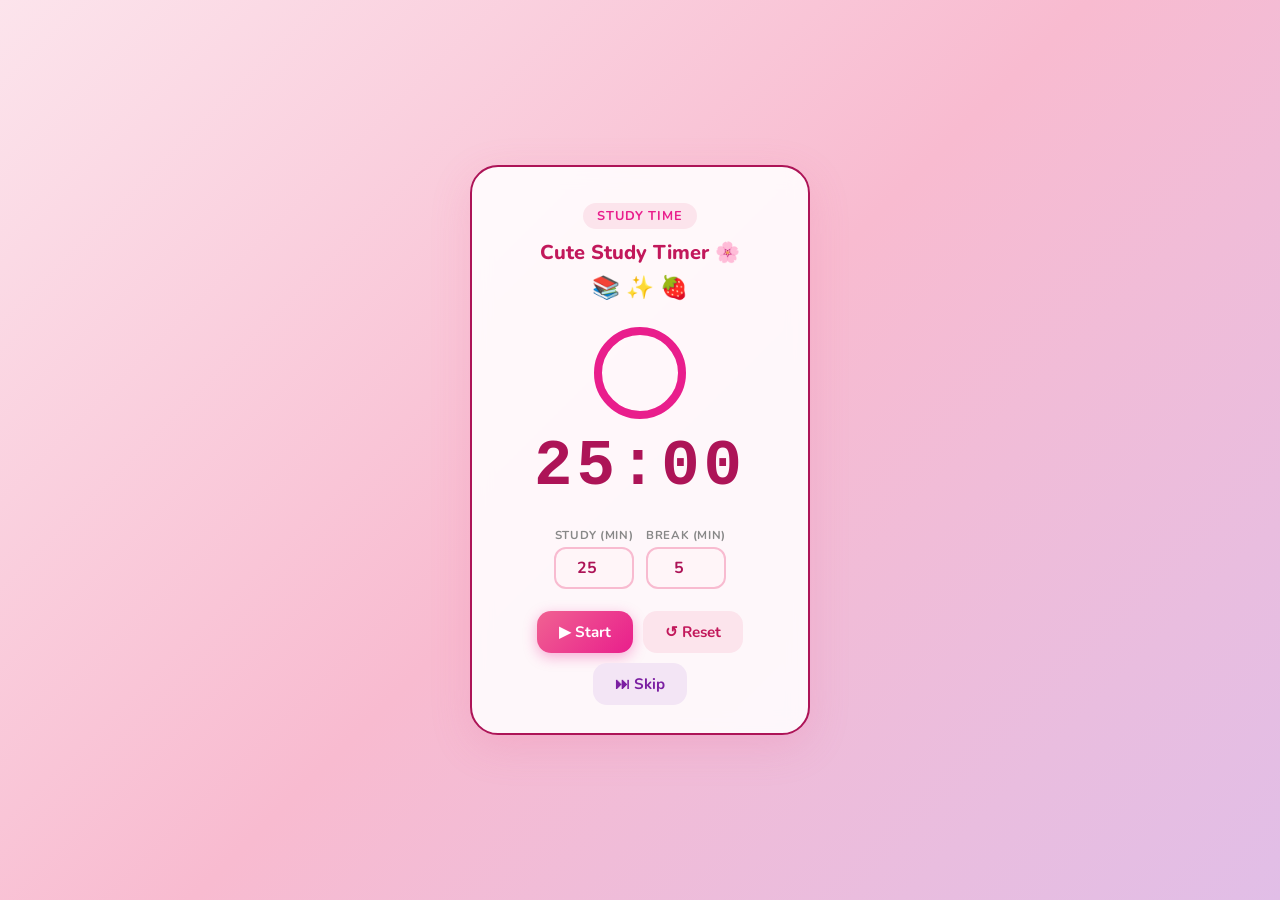
==== StudyTimer/index.html @ 8c980da5 "Add StudyTimer as a regular folder instead of a submodule Co-Authored-By: Claude Opus 4.8 <noreply@a" ====
<!DOCTYPE html>
<html lang="en">
<head>
    <meta charset="UTF-8">
    <meta name="viewport" content="width=device-width, initial-scale=1.0">
    <title>Cute Study Timer ⋆.ೃ࿔🌸*:･</title>
    <style>
        @import url('https://fonts.googleapis.com/css2?family=Nunito:wght@400;600;700;800&display=swap');

        * { box-sizing: border-box; margin: 0; padding: 0; }

        body {
            font-family: 'Nunito', 'Segoe UI', sans-serif;
            background: linear-gradient(135deg, #fce4ec, #f8bbd0, #e1bee7);
            min-height: 100vh;
            display: flex;
            align-items: center;
            justify-content: center;
            transition: background 0.8s ease;
        }

        body.break-mode {
            background: linear-gradient(135deg, #e8f5e9, #b2dfdb, #c8e6c9);
        }

        .card {
            background: rgba(255, 255, 255, 0.88);
            backdrop-filter: blur(10px);
            border-radius: 28px;
            padding: 36px 32px 28px;
            width: 340px;
            box-shadow: 0 12px 40px rgba(233, 100, 150, 0.18);
            text-align: center;
            border: 2.5px solid #ad1457;
            transition: border-color 0.5s;
        }

        body.break-mode .card { border-color: #1b5e20; }

        .mode-badge {
            display: inline-block;
            font-size: 0.8rem;
            font-weight: 700;
            letter-spacing: 0.08em;
            text-transform: uppercase;
            padding: 4px 14px;
            border-radius: 50px;
            background: #fce4ec;
            color: #e91e8c;
            margin-bottom: 10px;
            transition: background 0.5s, color 0.5s;
        }

        body.break-mode .mode-badge {
            background: #e8f5e9;
            color: #2e7d32;
        }

        h1 {
            font-size: 1.25rem;
            font-weight: 800;
            color: #c2185b;
            margin-bottom: 6px;
        }

        body.break-mode h1 { color: #2e7d32; }

        .emoji-row {
            font-size: 1.4rem;
            margin-bottom: 20px;
        }

        /* ── Timer display ── */
        #timer-display {
            font-size: 4rem;
            font-weight: 800;
            font-family: 'Courier New', monospace;
            color: #ad1457;
            letter-spacing: 4px;
            margin: 8px 0 24px;
            transition: color 0.5s;
        }

        body.break-mode #timer-display { color: #1b5e20; }

        /* ── Input row ── */
        .inputs {
            display: flex;
            gap: 12px;
            justify-content: center;
            margin-bottom: 22px;
        }

        .input-group {
            display: flex;
            flex-direction: column;
            align-items: center;
            gap: 4px;
        }

        .input-group label {
            font-size: 0.72rem;
            font-weight: 700;
            color: #888;
            letter-spacing: 0.05em;
            text-transform: uppercase;
        }

        .input-group input {
            width: 80px;
            padding: 8px 10px;
            border: 2px solid #f8bbd0;
            border-radius: 12px;
            font-size: 1rem;
            font-family: inherit;
            font-weight: 700;
            text-align: center;
            color: #ad1457;
            background: #fff5f8;
            outline: none;
            transition: border-color 0.2s;
        }

        .input-group input:focus { border-color: #e91e8c; }

        /* ── Buttons ── */
        .buttons {
            display: flex;
            gap: 10px;
            justify-content: center;
            flex-wrap: wrap;
        }

        button {
            border: none;
            padding: 11px 22px;
            font-size: 0.95rem;
            font-family: inherit;
            font-weight: 700;
            border-radius: 14px;
            cursor: pointer;
            transition: transform 0.1s ease, opacity 0.2s, box-shadow 0.2s;
        }

        button:active { transform: scale(0.93); }

        #btn-start {
            background: linear-gradient(135deg, #f06292, #e91e8c);
            color: white;
            box-shadow: 0 4px 14px rgba(233, 30, 140, 0.35);
        }

        #btn-start:hover { box-shadow: 0 6px 18px rgba(233, 30, 140, 0.45); }

        #btn-reset {
            background: #fce4ec;
            color: #c2185b;
        }

        #btn-skip {
            background: #f3e5f5;
            color: #7b1fa2;
        }

        body.break-mode #btn-start {
            background: linear-gradient(135deg, #66bb6a, #388e3c);
            box-shadow: 0 4px 14px rgba(56, 142, 60, 0.35);
        }

        /* ── Progress ring ── */
        .ring-wrap {
            position: relative;
            width: 100px;
            height: 100px;
            margin: 0 auto 8px;
        }

        svg.ring { transform: rotate(-90deg); }

        #ring-bg { stroke: #fce4ec; }
        body.break-mode #ring-bg { stroke: #e8f5e9; }

        #ring-fill {
            stroke: #e91e8c;
            stroke-linecap: round;
            transition: stroke-dashoffset 1s linear, stroke 0.5s;
        }

        body.break-mode #ring-fill { stroke: #388e3c; }
    </style>
</head>
<body>
    <div class="card">
        <div class="mode-badge" id="mode-badge">Study Time</div>
        <h1 id="card-title">Cute Study Timer 🌸</h1>
        <div class="emoji-row" id="emoji-row">📚 ✨ 🍓</div>

        <div class="ring-wrap">
            <svg class="ring" width="100" height="100" viewBox="0 0 100 100">
                <circle id="ring-bg"   cx="50" cy="50" r="42" fill="none" stroke-width="8"/>
                <circle id="ring-fill" cx="50" cy="50" r="42" fill="none" stroke-width="8"
                    stroke-dasharray="263.9" stroke-dashoffset="0"/>
            </svg>
        </div>

        <div id="timer-display">25:00</div>

        <div class="inputs">
            <div class="input-group">
                <label>Study (min)</label>
                <input type="number" id="study-min" value="25" min="1" max="99">
            </div>
            <div class="input-group">
                <label>Break (min)</label>
                <input type="number" id="break-min" value="5" min="1" max="99">
            </div>
        </div>

        <div class="buttons">
            <button id="btn-start">▶ Start</button>
            <button id="btn-reset">↺ Reset</button>
            <button id="btn-skip">⏭ Skip</button>
        </div>
    </div>

    <script>
        const display     = document.getElementById('timer-display');
        const btnStart    = document.getElementById('btn-start');
        const btnReset    = document.getElementById('btn-reset');
        const btnSkip     = document.getElementById('btn-skip');
        const studyInput  = document.getElementById('study-min');
        const breakInput  = document.getElementById('break-min');
        const modeBadge   = document.getElementById('mode-badge');
        const cardTitle   = document.getElementById('card-title');
        const emojiRow    = document.getElementById('emoji-row');
        const ringFill    = document.getElementById('ring-fill');
        const CIRCUMF     = 263.9;

        let isStudy    = true;
        let running    = false;
        let remaining  = 0;
        let total      = 0;
        let intervalId = null;

        function fmt(secs) {
            const m = String(Math.floor(secs / 60)).padStart(2, '0');
            const s = String(secs % 60).padStart(2, '0');
            return `${m}:${s}`;
        }

        function setRing(secs) {
            const pct  = total > 0 ? secs / total : 1;
            const offset = CIRCUMF * (1 - pct);
            ringFill.style.strokeDashoffset = offset;
        }

        function applyMode() {
            if (isStudy) {
                document.body.classList.remove('break-mode');
                modeBadge.textContent = 'Study Time';
                cardTitle.textContent = 'Cute Study Timer 🌸';
                emojiRow.textContent  = '📚 ✨ 🍓';
            } else {
                document.body.classList.add('break-mode');
                modeBadge.textContent = 'Break Time!';
                cardTitle.textContent = 'Take a Break 🌿';
                emojiRow.textContent  = '🍵 🌈 ☁️';
            }
        }

        function loadDuration() {
            const mins = parseInt(isStudy ? studyInput.value : breakInput.value) || 1;
            total      = mins * 60;
            remaining  = total;
        }

        function updateDisplay() {
            display.textContent = fmt(remaining);
            setRing(remaining);
        }

        function tick() {
            if (remaining <= 0) {
                clearInterval(intervalId);
                running = false;
                btnStart.textContent = '▶ Start';
                new Audio('https://actions.google.com/sounds/v1/alarms/beep_short.ogg').play().catch(() => {});
                isStudy = !isStudy;
                applyMode();
                loadDuration();
                updateDisplay();
                return;
            }
            remaining--;
            updateDisplay();
        }

        btnStart.addEventListener('click', () => {
            if (!running) {
                if (remaining === 0) loadDuration();
                running = true;
                btnStart.textContent = '⏸ Pause';
                intervalId = setInterval(tick, 1000);
            } else {
                running = false;
                btnStart.textContent = '▶ Start';
                clearInterval(intervalId);
            }
        });

        btnReset.addEventListener('click', () => {
            clearInterval(intervalId);
            running = false;
            btnStart.textContent = '▶ Start';
            isStudy = true;
            applyMode();
            loadDuration();
            updateDisplay();
        });

        btnSkip.addEventListener('click', () => {
            clearInterval(intervalId);
            running = false;
            btnStart.textContent = '▶ Start';
            isStudy = !isStudy;
            applyMode();
            loadDuration();
            updateDisplay();
        });

        // Re-sync display when inputs change (only when stopped)
        [studyInput, breakInput].forEach(inp => {
            inp.addEventListener('change', () => {
                if (!running) { loadDuration(); updateDisplay(); }
            });
        });

        // Init
        applyMode();
        loadDuration();
        updateDisplay();
    </script>
</body>
</html>
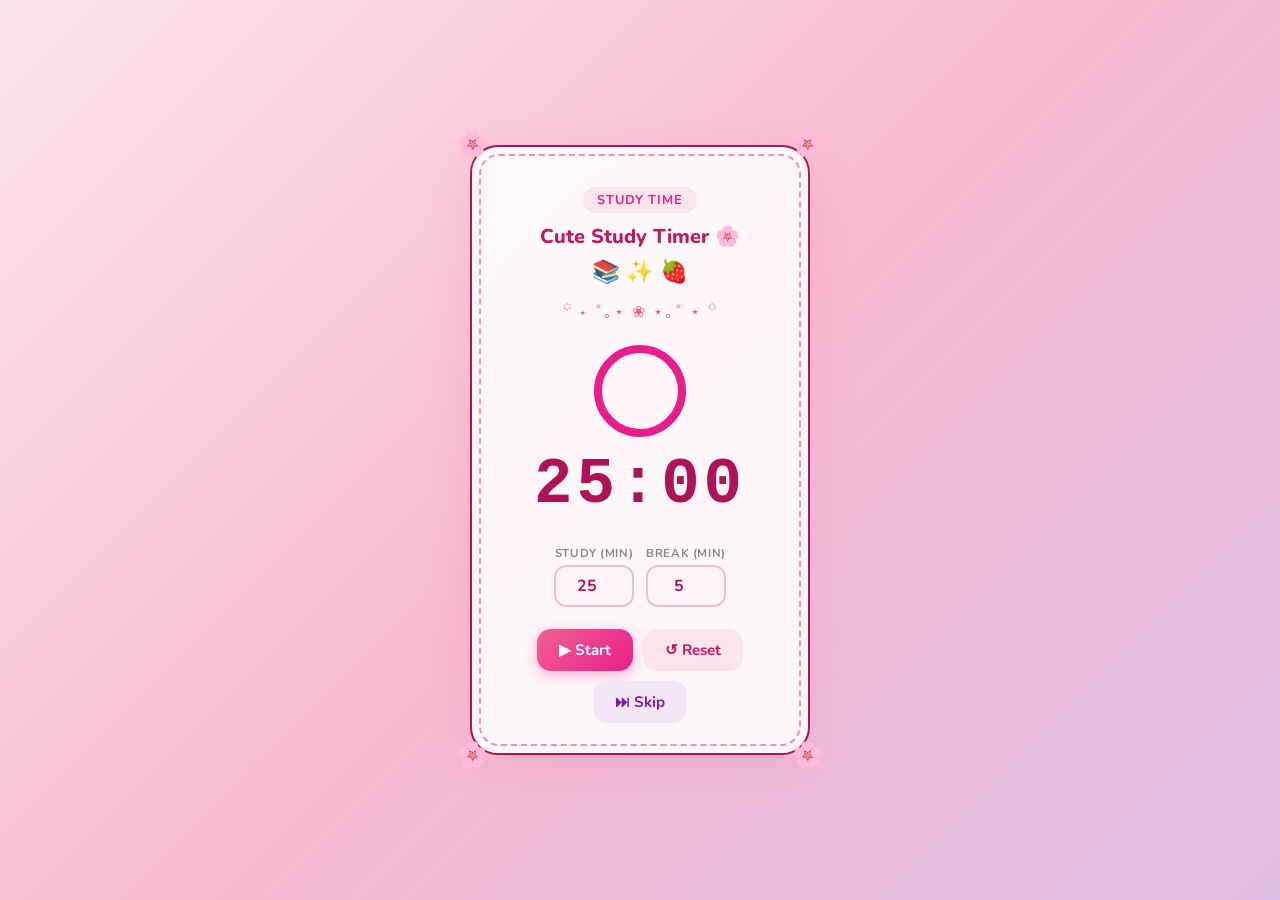
==== commit 30f7e055: "boarder edit" ====
--- a/StudyTimer/index.html
+++ b/StudyTimer/index.html
@@ -24,18 +24,70 @@
         }
 
         .card {
+            position: relative;
             background: rgba(255, 255, 255, 0.88);
             backdrop-filter: blur(10px);
             border-radius: 28px;
-            padding: 36px 32px 28px;
+            padding: 40px 34px 30px;
             width: 340px;
             box-shadow: 0 12px 40px rgba(233, 100, 150, 0.18);
             text-align: center;
             border: 2.5px solid #ad1457;
+            transition: border-color 0.5s, box-shadow 0.5s;
+        }
+
+        body.break-mode .card {
+            border-color: #1b5e20;
+            box-shadow: 0 12px 40px rgba(56, 142, 60, 0.18);
+        }
+
+        /* ── Dainty dashed inner frame ── */
+        .card::before {
+            content: '';
+            position: absolute;
+            inset: 7px;
+            border: 2px dashed #f48fb1;
+            border-radius: 20px;
+            pointer-events: none;
             transition: border-color 0.5s;
         }
 
-        body.break-mode .card { border-color: #1b5e20; }
+        body.break-mode .card::before { border-color: #80cbc4; }
+
+        /* ── Little flowers in the corners ── */
+        .corner {
+            position: absolute;
+            font-size: 1.55rem;
+            line-height: 1;
+            pointer-events: none;
+            animation: sway 4s ease-in-out infinite;
+        }
+
+        .corner::before { content: '🌸'; }
+        body.break-mode .corner::before { content: '🌼'; }
+
+        .corner.tl { top: -15px; left: -15px; }
+        .corner.tr { top: -15px; right: -15px; animation-delay: 1s; }
+        .corner.bl { bottom: -15px; left: -15px; animation-delay: 2s; }
+        .corner.br { bottom: -15px; right: -15px; animation-delay: 3s; }
+
+        @keyframes sway {
+            0%, 100% { transform: rotate(-12deg); }
+            50%      { transform: rotate(12deg); }
+        }
+
+        /* ── Swishy flourish divider ── */
+        .flourish {
+            font-size: 1rem;
+            letter-spacing: 2px;
+            color: #f06292;
+            margin: -6px 0 18px;
+            transition: color 0.5s;
+        }
+
+        body.break-mode .flourish { color: #66bb6a; }
+
+        .flourish::before { content: '꙳ ⋆ ˚｡⋆ ❀ ⋆｡˚ ⋆ ꙳'; }
 
         .mode-badge {
             display: inline-block;
@@ -191,9 +243,15 @@
 </head>
 <body>
     <div class="card">
+        <span class="corner tl"></span>
+        <span class="corner tr"></span>
+        <span class="corner bl"></span>
+        <span class="corner br"></span>
+
         <div class="mode-badge" id="mode-badge">Study Time</div>
         <h1 id="card-title">Cute Study Timer 🌸</h1>
         <div class="emoji-row" id="emoji-row">📚 ✨ 🍓</div>
+        <div class="flourish"></div>
 
         <div class="ring-wrap">
             <svg class="ring" width="100" height="100" viewBox="0 0 100 100">
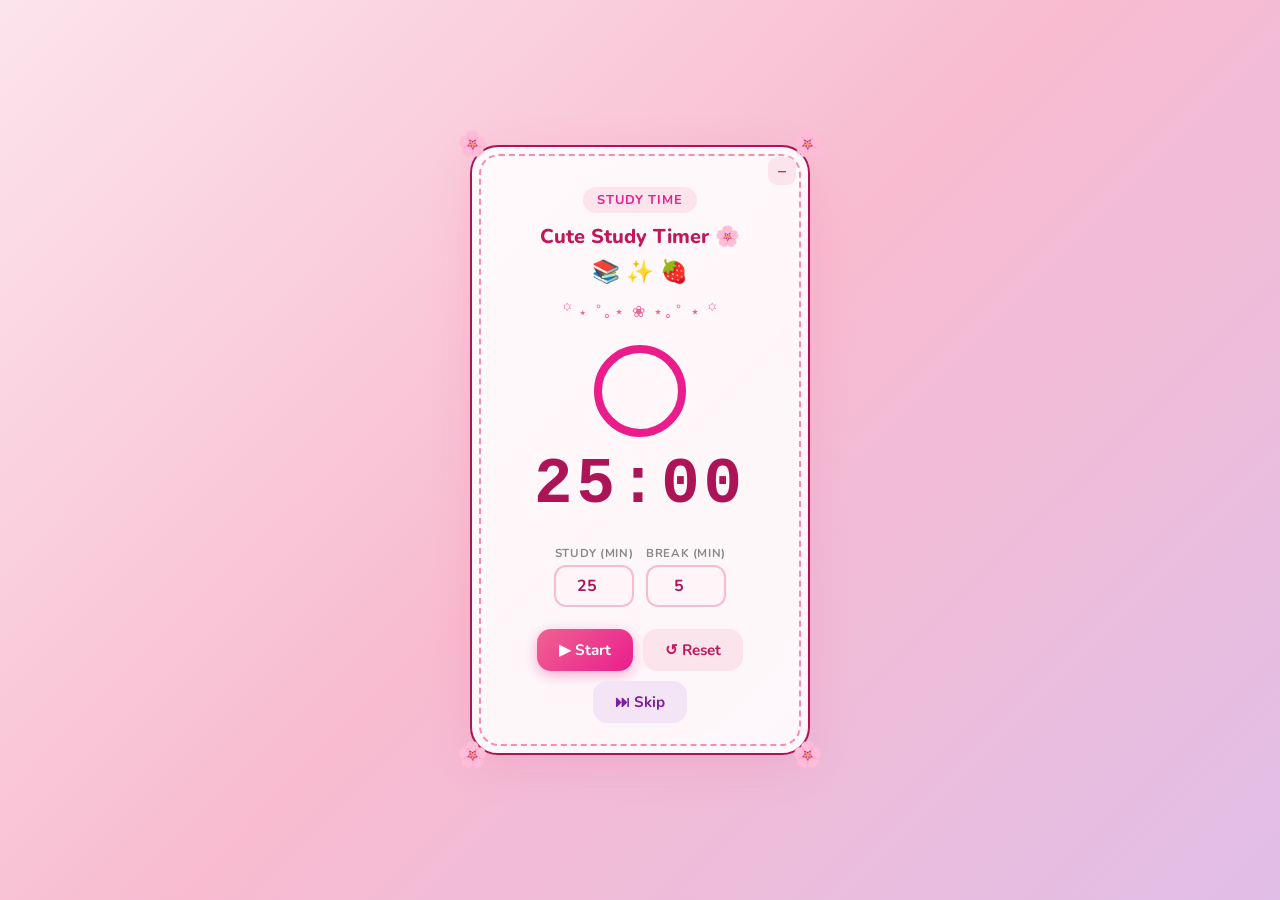
==== commit 38c52602: "down sizing" ====
--- a/StudyTimer/index.html
+++ b/StudyTimer/index.html
@@ -239,6 +239,69 @@
         }
 
         body.break-mode #ring-fill { stroke: #388e3c; }
+
+        /* ── Minimize / expand toggle ── */
+        #btn-mini {
+            position: absolute;
+            top: 10px;
+            right: 12px;
+            width: 28px;
+            height: 28px;
+            padding: 0;
+            font-size: 1rem;
+            line-height: 1;
+            border-radius: 9px;
+            background: #fce4ec;
+            color: #c2185b;
+            z-index: 5;
+        }
+
+        body.break-mode #btn-mini { background: #e8f5e9; color: #2e7d32; }
+
+        /* ── Compact "focus" mode: small floating timer ── */
+        .card.mini {
+            position: fixed;
+            bottom: 20px;
+            right: 20px;
+            width: auto;
+            padding: 16px 20px 14px;
+            cursor: grab;
+            user-select: none;
+        }
+
+        .card.mini:active { cursor: grabbing; }
+
+        .card.mini::before { inset: 4px; border-radius: 14px; }
+
+        .card.mini .mode-badge,
+        .card.mini h1,
+        .card.mini .emoji-row,
+        .card.mini .flourish,
+        .card.mini .inputs,
+        .card.mini .ring-wrap,
+        .card.mini #btn-reset { display: none; }
+
+        .card.mini #btn-mini { top: 6px; right: 7px; width: 22px; height: 22px; font-size: 0.85rem; }
+
+        .card.mini #timer-display {
+            font-size: 2.1rem;
+            letter-spacing: 2px;
+            margin: 10px 0 12px;
+        }
+
+        .card.mini .buttons { gap: 7px; }
+
+        .card.mini button {
+            padding: 7px 14px;
+            font-size: 0.82rem;
+            border-radius: 11px;
+        }
+
+        .card.mini .corner { font-size: 1rem; }
+        .card.mini .corner.tl { top: -9px; left: -9px; }
+        .card.mini .corner.tr { top: -9px; right: -9px; }
+        .card.mini .corner.bl { bottom: -9px; left: -9px; }
+        .card.mini .corner.br { bottom: -9px; right: -9px; }
     </style>
 </head>
 <body>
@@ -247,6 +310,8 @@
         <span class="corner tr"></span>
         <span class="corner bl"></span>
         <span class="corner br"></span>
+
+        <button id="btn-mini" title="Minimize">–</button>
 
         <div class="mode-badge" id="mode-badge">Study Time</div>
         <h1 id="card-title">Cute Study Timer 🌸</h1>
@@ -292,6 +357,8 @@
         const cardTitle   = document.getElementById('card-title');
         const emojiRow    = document.getElementById('emoji-row');
         const ringFill    = document.getElementById('ring-fill');
+        const btnMini     = document.getElementById('btn-mini');
+        const card        = document.querySelector('.card');
         const CIRCUMF     = 263.9;
 
         let isStudy    = true;
@@ -299,6 +366,39 @@
         let remaining  = 0;
         let total      = 0;
         let intervalId = null;
+
+        // ── Soft chime (gentle bell-like arpeggio via Web Audio) ──
+        let audioCtx = null;
+
+        function chimeNote(ctx, freq, startTime, duration) {
+            // bell tone = a couple of soft sine partials with a slow decay
+            [1, 2.01].forEach((mult, i) => {
+                const osc  = ctx.createOscillator();
+                const gain = ctx.createGain();
+                osc.type = 'sine';
+                osc.frequency.value = freq * mult;
+
+                const peak = i === 0 ? 0.22 : 0.07;
+                gain.gain.setValueAtTime(0.0001, startTime);
+                gain.gain.exponentialRampToValueAtTime(peak, startTime + 0.02);
+                gain.gain.exponentialRampToValueAtTime(0.0001, startTime + duration);
+
+                osc.connect(gain).connect(ctx.destination);
+                osc.start(startTime);
+                osc.stop(startTime + duration);
+            });
+        }
+
+        function playChime() {
+            try {
+                if (!audioCtx) audioCtx = new (window.AudioContext || window.webkitAudioContext)();
+                if (audioCtx.state === 'suspended') audioCtx.resume();
+                const now = audioCtx.currentTime;
+                // soft pentatonic arpeggio: C5 · E5 · G5 · C6
+                const notes = [523.25, 659.25, 783.99, 1046.5];
+                notes.forEach((f, i) => chimeNote(audioCtx, f, now + i * 0.18, 2.4));
+            } catch (e) { /* audio not available */ }
+        }
 
         function fmt(secs) {
             const m = String(Math.floor(secs / 60)).padStart(2, '0');
@@ -342,7 +442,7 @@
                 clearInterval(intervalId);
                 running = false;
                 btnStart.textContent = '▶ Start';
-                new Audio('https://actions.google.com/sounds/v1/alarms/beep_short.ogg').play().catch(() => {});
+                playChime();
                 isStudy = !isStudy;
                 applyMode();
                 loadDuration();
@@ -386,6 +486,42 @@
             updateDisplay();
         });
 
+        // ── Minimize / expand the timer into a small floating widget ──
+        btnMini.addEventListener('click', () => {
+            const mini = card.classList.toggle('mini');
+            btnMini.textContent = mini ? '⤢' : '–';
+            btnMini.title       = mini ? 'Expand' : 'Minimize';
+            if (!mini) {
+                // back to centered: clear any dragged position
+                card.style.left = card.style.top = '';
+                card.style.right = card.style.bottom = '';
+            }
+        });
+
+        // ── Drag the mini timer anywhere on screen ──
+        let dragging = false, dragDX = 0, dragDY = 0;
+
+        card.addEventListener('mousedown', (e) => {
+            if (!card.classList.contains('mini')) return;
+            if (e.target.closest('button')) return;   // let buttons work normally
+            dragging = true;
+            const rect = card.getBoundingClientRect();
+            dragDX = e.clientX - rect.left;
+            dragDY = e.clientY - rect.top;
+            card.style.right = card.style.bottom = 'auto';
+            card.style.left  = rect.left + 'px';
+            card.style.top   = rect.top  + 'px';
+            e.preventDefault();
+        });
+
+        window.addEventListener('mousemove', (e) => {
+            if (!dragging) return;
+            card.style.left = (e.clientX - dragDX) + 'px';
+            card.style.top  = (e.clientY - dragDY) + 'px';
+        });
+
+        window.addEventListener('mouseup', () => { dragging = false; });
+
         // Re-sync display when inputs change (only when stopped)
         [studyInput, breakInput].forEach(inp => {
             inp.addEventListener('change', () => {
